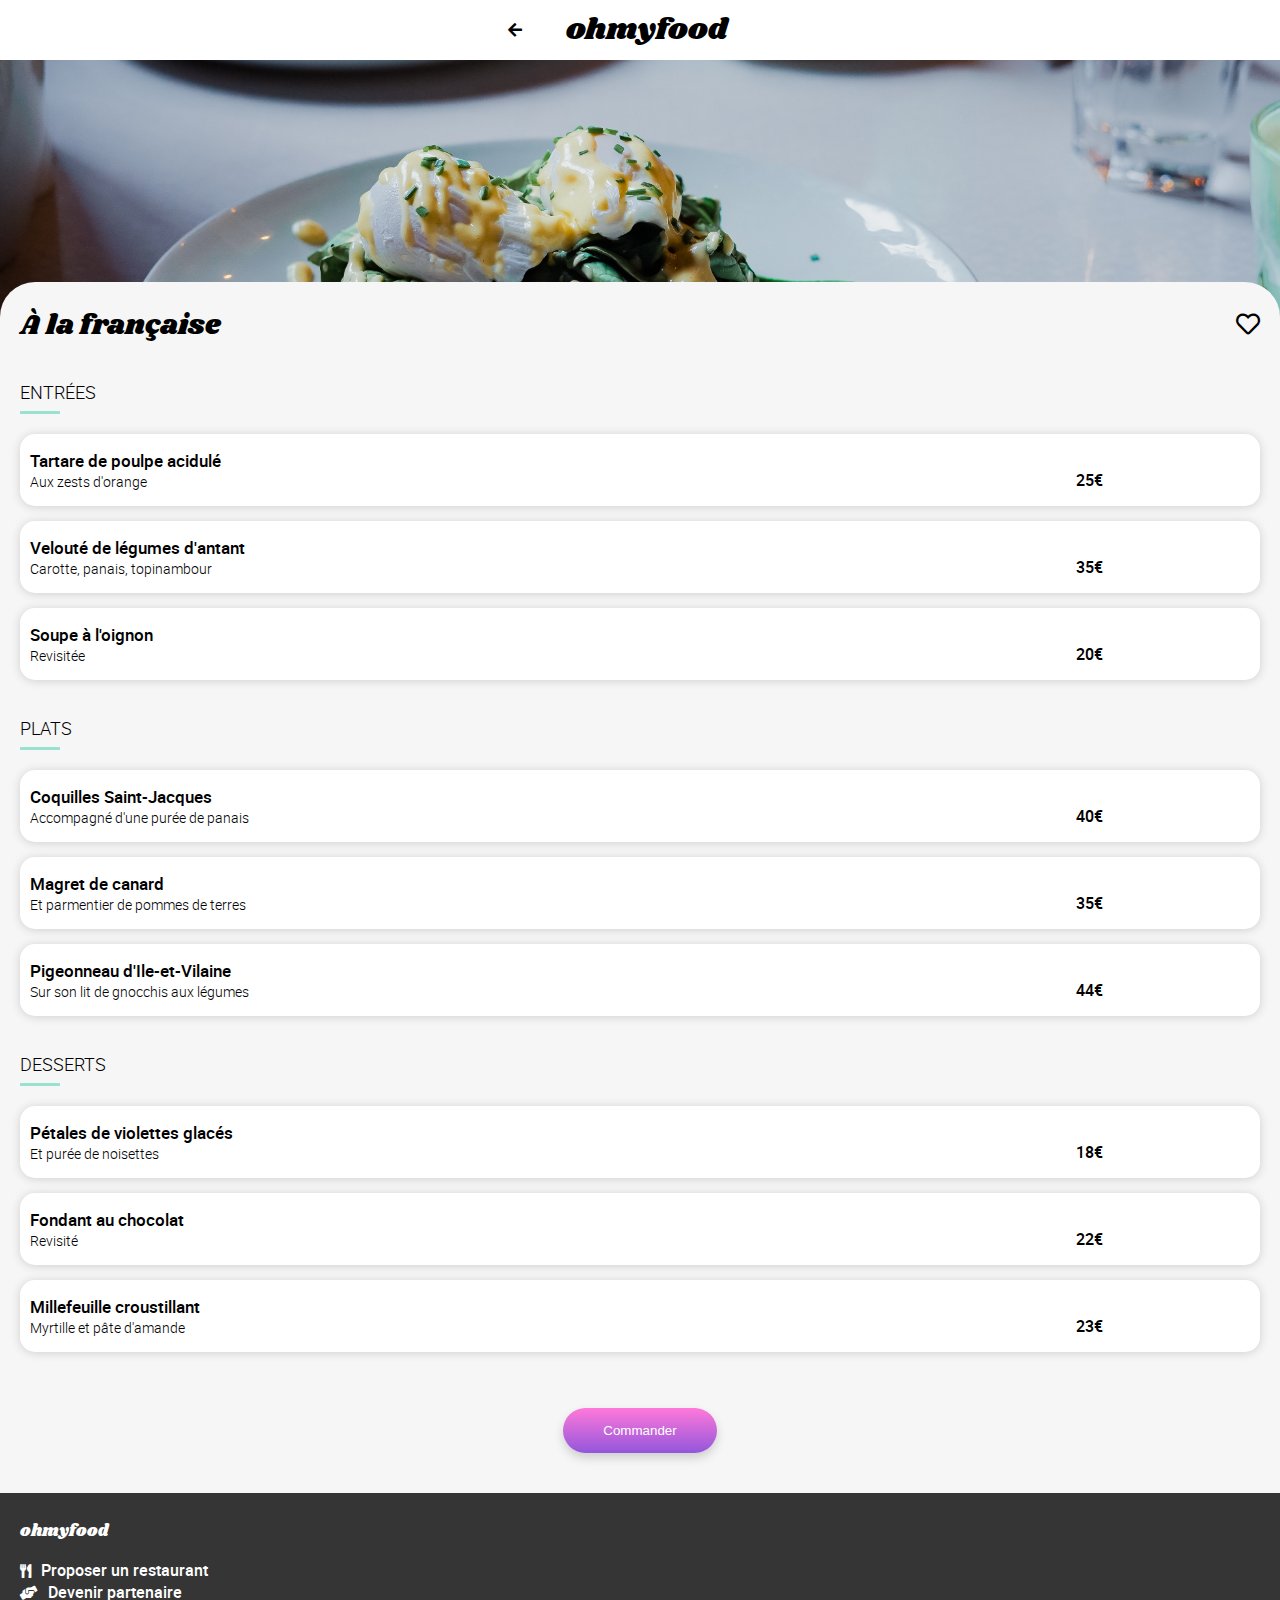
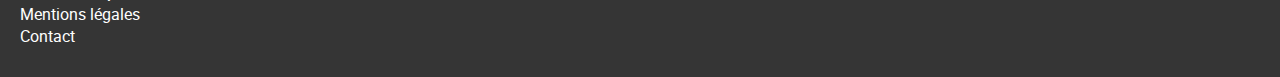
==== a-la-francaise.html @ 8fd97350 "Duplication des pages de menu" ====
<!DOCTYPE html>
<html lang="fr">
<head>
    <meta charset="UTF-8">
    <meta http-equiv="X-UA-Compatible" content="IE=edge">
    <meta name="viewport" content="width=device-width, initial-scale=1.0">
    <link rel="stylesheet" href="style.css">
    <link rel="stylesheet" href="https://cdnjs.cloudflare.com/ajax/libs/font-awesome/5.15.3/css/all.min.css">
    <title>Ohmyfood!</title>
</head>
<body>
    <header class="menu-header">
        <div class="top-header">
            <a class="top-header__arrow" href="index.html"><i class="fas fa-arrow-left top-header__arrow"></i></a>
            <h1>ohmyfood</h1>
        </div>
        <div class="background-francaise">
            <div class="rest-intro">
                <h2 class="rest-intro__title">À la française</h2><i class="far fa-heart"></i>
            </div>
        </div>
    </header>
    <section>
        <h3 class="menu-intro">ENTRÉES</h3>
        <div class="menu">
            <a href="">
                <div class="menu__items">
                    <div class="menu__items__txt">
                        <p class="menu__items__txt__title">Tartare de poulpe acidulé</p>
                        <p class="menu__items__txt__sub-title">Aux zests d'orange</p>
                    </div>
                    <div class="menu__items__price">
                        25€
                    </div>
                    <div class="menu__items__check">
                       <i class="fas fa-check-circle"></i>
                    </div>
                </div>
            </a>
            <a href="">
                <div class="menu__items">
                    <div class="menu__items__txt">
                        <p class="menu__items__txt__title">Velouté de légumes d'antant</p>
                        <p class="menu__items__txt__sub-title">Carotte, panais, topinambour</p>
                    </div>
                    <div class="menu__items__price">
                        35€
                    </div>
                    <div class="menu__items__check">
                       <i class="fas fa-check-circle"></i>
                    </div>
                </div>
            </a>
            <a href="">
                <div class="menu__items">
                    <div class="menu__items__txt">
                        <p class="menu__items__txt__title">Soupe à l'oignon</p>
                        <p class="menu__items__txt__sub-title">Revisitée</p>
                    </div>
                    <div class="menu__items__price">
                        20€
                    </div>
                    <div class="menu__items__check">
                       <i class="fas fa-check-circle"></i>
                    </div>
                </div>
            </a>
        </div>
    </section>
    <section>
        <h3 class="menu-intro">PLATS</h3>
        <div class="menu">
            <a href="">
                <div class="menu__items">
                    <div class="menu__items__txt">
                        <p class="menu__items__txt__title">Coquilles Saint-Jacques</p>
                        <p class="menu__items__txt__sub-title">Accompagné d'une purée de panais</p>
                    </div>
                    <div class="menu__items__price">
                        40€
                    </div>
                    <div class="menu__items__check">
                       <i class="fas fa-check-circle"></i>
                    </div>
                </div>
            </a>
            <a href="">
                <div class="menu__items">
                    <div class="menu__items__txt">
                        <p class="menu__items__txt__title">Magret de canard</p>
                        <p class="menu__items__txt__sub-title">Et parmentier de pommes de terres</p>
                    </div>
                    <div class="menu__items__price">
                        35€
                    </div>
                    <div class="menu__items__check">
                       <i class="fas fa-check-circle"></i>
                    </div>
                </div>
            </a>
            <a href="">
                <div class="menu__items">
                    <div class="menu__items__txt">
                        <p class="menu__items__txt__title">Pigeonneau d'Ile-et-Vilaine</p>
                        <p class="menu__items__txt__sub-title">Sur son lit de gnocchis aux légumes</p>
                    </div>
                    <div class="menu__items__price">
                        44€
                    </div>
                    <div class="menu__items__check">
                       <i class="fas fa-check-circle"></i>
                    </div>
                </div>
            </a>
        </div>
    </section>
    <section>
        <h3 class="menu-intro">DESSERTS</h3>
        <div class="menu">
            <a href="">
                <div class="menu__items">
                    <div class="menu__items__txt">
                        <p class="menu__items__txt__title">Pétales de violettes glacés</p>
                        <p class="menu__items__txt__sub-title">Et purée de noisettes</p>
                    </div>
                    <div class="menu__items__price">
                        18€
                    </div>
                    <div class="menu__items__check">
                       <i class="fas fa-check-circle"></i>
                    </div>
                </div>
            </a>
            <a href="">
                <div class="menu__items">
                    <div class="menu__items__txt">
                        <p class="menu__items__txt__title">Fondant au chocolat</p>
                        <p class="menu__items__txt__sub-title">Revisité</p>
                    </div>
                    <div class="menu__items__price">
                        22€
                    </div>
                    <div class="menu__items__check">
                       <i class="fas fa-check-circle"></i>
                    </div>
                </div>
            </a>
            <a href="">
                <div class="menu__items">
                    <div class="menu__items__txt">
                        <p class="menu__items__txt__title">Millefeuille croustillant</p>
                        <p class="menu__items__txt__sub-title">Myrtille et pâte d'amande</p>
                    </div>
                    <div class="menu__items__price">
                        23€
                    </div>
                    <div class="menu__items__check">
                       <i class="fas fa-check-circle"></i>
                    </div>
                </div>
            </a>
        </div>
    </section>
    <div class="btn-commander">
        <button type="button">Commander</button>
    </div>
    <footer>
        <h4>ohmyfood</h4>
        <ul class="list-1">
            <li><i class="fas fa-utensils"></i>Proposer un restaurant</li>
            <li><i class="fas fa-hands-helping"></i>Devenir partenaire</li>
        </ul>
        <ul class="list-2">
            <li>Mentions légales</li>
            <li>Contact</li>
        </ul>
    </footer>
</body>
</html>
---- style.css ----
html, body, div, span, applet, object, iframe,
h1, h2, h3, h4, h5, h6, p, blockquote, pre,
a, abbr, acronym, address, big, cite, code,
del, dfn, em, img, ins, kbd, q, s, samp,
small, strike, strong, sub, sup, tt, var,
b, u, i, center,
dl, dt, dd, ol, ul, li,
fieldset, form, label, legend,
table, caption, tbody, tfoot, thead, tr, th, td,
article, aside, canvas, details, embed,
figure, figcaption, footer, header, hgroup,
menu, nav, output, ruby, section, summary,
time, mark, audio, video {
  margin: 0;
  padding: 0;
  border: 0;
  font-size: 100%;
  font: inherit;
  vertical-align: baseline;
}

/* HTML5 display-role reset for older browsers */
article, aside, details, figcaption, figure,
footer, header, hgroup, menu, nav, section {
  display: block;
}

body {
  line-height: 1;
}

ol, ul {
  list-style: none;
}

blockquote, q {
  quotes: none;
}

blockquote:before, blockquote:after,
q:before, q:after {
  content: "";
  content: none;
}

table {
  border-collapse: collapse;
  border-spacing: 0;
}

a {
  text-decoration: none;
  color: #000;
}

@font-face {
  font-family: "shrikhandregular";
  src: url("fonts/shrikhand/shrikhand-regular-webfont.eot");
  src: url("fonts/shrikhand/shrikhand-regular-webfont.eot?#iefix") format("embedded-opentype"), url("fonts/shrikhand/shrikhand-regular-webfont.woff2") format("woff2"), url("fonts/shrikhand/shrikhand-regular-webfont.woff") format("woff"), url("fonts/shrikhand/shrikhand-regular-webfont.ttf") format("truetype"), url("fonts/shrikhand/shrikhand-regular-webfont.svg#shrikhandregular") format("svg");
  font-weight: normal;
  font-style: normal;
}
@font-face {
  font-family: "robotoblack";
  src: url("fonts/roboto/roboto-black-webfont.eot");
  src: url("fonts/roboto/roboto-black-webfont.eot?#iefix") format("embedded-opentype"), url("fonts/roboto/roboto-black-webfont.woff2") format("woff2"), url("fonts/roboto/roboto-black-webfont.woff") format("woff"), url("fonts/roboto/roboto-black-webfont.ttf") format("truetype"), url("fonts/roboto/roboto-black-webfont.svg#robotoblack") format("svg");
  font-weight: normal;
  font-style: normal;
}
@font-face {
  font-family: "robotobold";
  src: url("fonts/roboto/roboto-bold-webfont.eot");
  src: url("fonts/roboto/roboto-bold-webfont.eot?#iefix") format("embedded-opentype"), url("fonts/roboto/roboto-bold-webfont.woff2") format("woff2"), url("fonts/roboto/roboto-bold-webfont.woff") format("woff"), url("fonts/roboto/roboto-bold-webfont.ttf") format("truetype"), url("fonts/roboto/roboto-bold-webfont.svg#robotobold") format("svg");
  font-weight: normal;
  font-style: normal;
}
@font-face {
  font-family: "robotolight";
  src: url("fonts/roboto/roboto-light-webfont.eot");
  src: url("fonts/roboto/roboto-light-webfont.eot?#iefix") format("embedded-opentype"), url("fonts/roboto/roboto-light-webfont.woff2") format("woff2"), url("fonts/roboto/roboto-light-webfont.woff") format("woff"), url("fonts/roboto/roboto-light-webfont.ttf") format("truetype"), url("fonts/roboto/roboto-light-webfont.svg#robotolight") format("svg");
  font-weight: normal;
  font-style: normal;
}
@font-face {
  font-family: "robotomedium";
  src: url("fonts/roboto/roboto-medium-webfont.eot");
  src: url("fonts/roboto/roboto-medium-webfont.eot?#iefix") format("embedded-opentype"), url("fonts/roboto/roboto-medium-webfont.woff2") format("woff2"), url("fonts/roboto/roboto-medium-webfont.woff") format("woff"), url("fonts/roboto/roboto-medium-webfont.ttf") format("truetype"), url("fonts/roboto/roboto-medium-webfont.svg#robotomedium") format("svg");
  font-weight: normal;
  font-style: normal;
}
@font-face {
  font-family: "robotoregular";
  src: url("fonts/roboto/roboto-regular-webfont.eot");
  src: url("fonts/roboto/roboto-regular-webfont.eot?#iefix") format("embedded-opentype"), url("fonts/roboto/roboto-regular-webfont.woff2") format("woff2"), url("fonts/roboto/roboto-regular-webfont.woff") format("woff"), url("fonts/roboto/roboto-regular-webfont.ttf") format("truetype"), url("fonts/roboto/roboto-regular-webfont.svg#robotoregular") format("svg");
  font-weight: normal;
  font-style: normal;
}
@font-face {
  font-family: "robotothin";
  src: url("fonts/roboto/roboto-thin-webfont.eot");
  src: url("fonts/roboto/roboto-thin-webfont.eot?#iefix") format("embedded-opentype"), url("fonts/roboto/roboto-thin-webfont.woff2") format("woff2"), url("fonts/roboto/roboto-thin-webfont.woff") format("woff"), url("fonts/roboto/roboto-thin-webfont.ttf") format("truetype"), url("fonts/roboto/roboto-thin-webfont.svg#robotothin") format("svg");
  font-weight: normal;
  font-style: normal;
}
body {
  font: 16px "robotomedium", sans-serif;
}

h1 {
  font: 30px "shrikhandregular", sans-serif;
}

h4 {
  font-family: "shrikhandregular", sans-serif;
}

button {
  border-radius: 25px;
  border: none;
  cursor: pointer;
  color: #fff;
  background-image: linear-gradient(#FF79DA, #9356DC);
  box-shadow: 0px 5px 10px #cfcfcf;
  padding: 15px 20px;
}

.btn-commander button {
  border-radius: 25px;
  border: none;
  cursor: pointer;
  color: #fff;
  background-image: linear-gradient(#FF79DA, #9356DC);
  box-shadow: 0px 5px 10px #cfcfcf;
  padding: 15px 40px;
}

body {
  background-color: #f6f6f6;
}

header {
  background-color: #fff;
}

.menu-header {
  margin: 0 0 20px 0;
}

.top-header {
  display: grid;
  grid-template-columns: auto 250px auto;
  align-items: center;
}
.top-header__arrow {
  justify-self: end;
}

h1 {
  text-align: center;
  padding: 15px 0;
}

.background-palette {
  background-image: url("images/la-palette-du-gout.jpg");
  height: 280px;
  background-size: cover;
  background-position: center;
  display: flex;
}

.background-note {
  background-image: url("images/la-note-enchantee.jpg");
  height: 280px;
  background-size: cover;
  background-position: center;
  display: flex;
}

.background-francaise {
  background-image: url("images/a-la-francaise.jpg");
  height: 280px;
  background-size: cover;
  background-position: center;
  display: flex;
}

.background-delice {
  background-image: url("images/delice-des-sens.jpg");
  height: 280px;
  background-size: cover;
  background-position: center;
  display: flex;
}

.rest-intro {
  background-color: #f6f6f6;
  width: 100%;
  align-self: flex-end;
  display: flex;
  justify-content: space-between;
  padding: 30px 20px 0;
  border-radius: 35px 35px 0 0;
  font-size: 24px;
}
.rest-intro__title {
  font: 28px "shrikhandregular", sans-serif;
}

section {
  padding: 20px 20px 1px;
  background-color: #f6f6f6;
}

.menu-intro {
  font-family: "robotolight";
  font-size: 18px;
  padding: 0 0 10px 0;
  margin: 0 0 20px 0;
  position: relative;
}
.menu-intro:before {
  content: "";
  position: absolute;
  bottom: 0;
  width: 40px;
  border-bottom: 3px solid #99E2D0;
}

.menu a {
  margin: 0 0 15px 0;
}

.menu__items {
  display: flex;
  flex-wrap: wrap;
  padding: 15px 10px;
  margin: 0 0 15px 0;
  background-color: #fff;
  border-radius: 15px;
  box-shadow: 0px 1px 10px #cfcfcf;
}
.menu__items__txt {
  flex: 3;
}
.menu__items__txt__title {
  font-size: 17px;
}
.menu__items__txt__sub-title {
  font-family: "robotolight", sans-serif;
  font-size: 14px;
}
.menu__items__price {
  flex: 0.5;
  align-self: flex-end;
}
.menu__items__check {
  flex: 0.5;
  display: none;
}

.btn-commander {
  background-color: #f6f6f6;
  text-align: center;
  padding: 40px 0;
}

footer {
  background-color: #353535;
  color: #fff;
  padding: 30px 20px;
}

h4 {
  margin: 0 0 20px 0;
}

.list-1 .fas {
  margin: 0 10px 0 0;
  font-size: 14px;
}

.list-2 {
  font-family: "robotoregular", sans-serif;
}

.home-section {
  padding: 50px 20px;
  background-color: #f6f6f6;
}

.location {
  padding: 15px 0;
  text-align: center;
  background-color: #eaeaea;
  box-shadow: inset 0 2px #cfcfcf;
}
.location .fas {
  margin: 0 5px 0 0;
  color: #353535;
}

.presentation {
  background-color: #f6f6f6;
  padding: 40px;
  text-align: center;
}
.presentation h2 {
  font: 25px "robotobold", sans-serif;
}
.presentation p {
  font-family: "robotolight", sans-serif;
  margin: 20px 0;
}

.fonctionnement {
  background-color: #fff;
}

h3 {
  font: 25px "robotobold", sans-serif;
  margin: 0 0 30px 0;
}

.fonc {
  display: flex;
  flex-direction: column;
}
.fonc a {
  margin: 0 0 20px 0;
}
.fonc__bloc {
  padding: 25px 25px;
  background-color: #f6f6f6;
  box-shadow: 0px 1px 10px #cfcfcf;
  border-radius: 20px;
}
.fonc__bloc__num {
  background-color: #9356DC;
  font-family: "robotoregular", sans-serif;
  border-radius: 50%;
  color: #fff;
  padding: 0px 7px;
  position: relative;
  right: 35px;
}
.fonc__bloc .fas {
  margin: 0 25px 0 0;
  color: #7e7e7e;
}

.rest {
  display: flex;
  flex-direction: column;
}
.rest__bloc {
  background-color: #fff;
  border-radius: 15px;
  margin: 0 0 20px 0;
  box-shadow: 0px 1px 10px #cfcfcf;
  overflow: hidden;
}
.rest__bloc__img--palette {
  height: 175px;
  background-size: cover;
  background-position: center;
  background-image: url("images/la-palette-du-gout.jpg");
}
.rest__bloc__img--note {
  height: 175px;
  background-size: cover;
  background-position: center;
  background-image: url("images/la-note-enchantee.jpg");
}
.rest__bloc__img--francaise {
  height: 175px;
  background-size: cover;
  background-position: center;
  background-image: url("images/a-la-francaise.jpg");
}
.rest__bloc__img--delice {
  height: 175px;
  background-size: cover;
  background-position: center;
  background-image: url("images/delice-des-sens.jpg");
}
.rest__bloc__new {
  background-color: #99E2D0;
  color: #278870;
  float: right;
  padding: 5px 15px;
  margin: 15px 10px 0 0;
  border-radius: 2px;
}
.rest__bloc__txt {
  display: flex;
  justify-content: space-between;
  padding: 15px 10px;
}
.rest__bloc__txt__title {
  font-family: "robotobold", sans-serif;
}
.rest__bloc__txt__title--sub {
  font-family: "robotolight", sans-serif;
}
.rest__bloc__txt__fav {
  font-size: 23px;
  margin: 0 10px 0 0;
}

/*# sourceMappingURL=style.css.map */
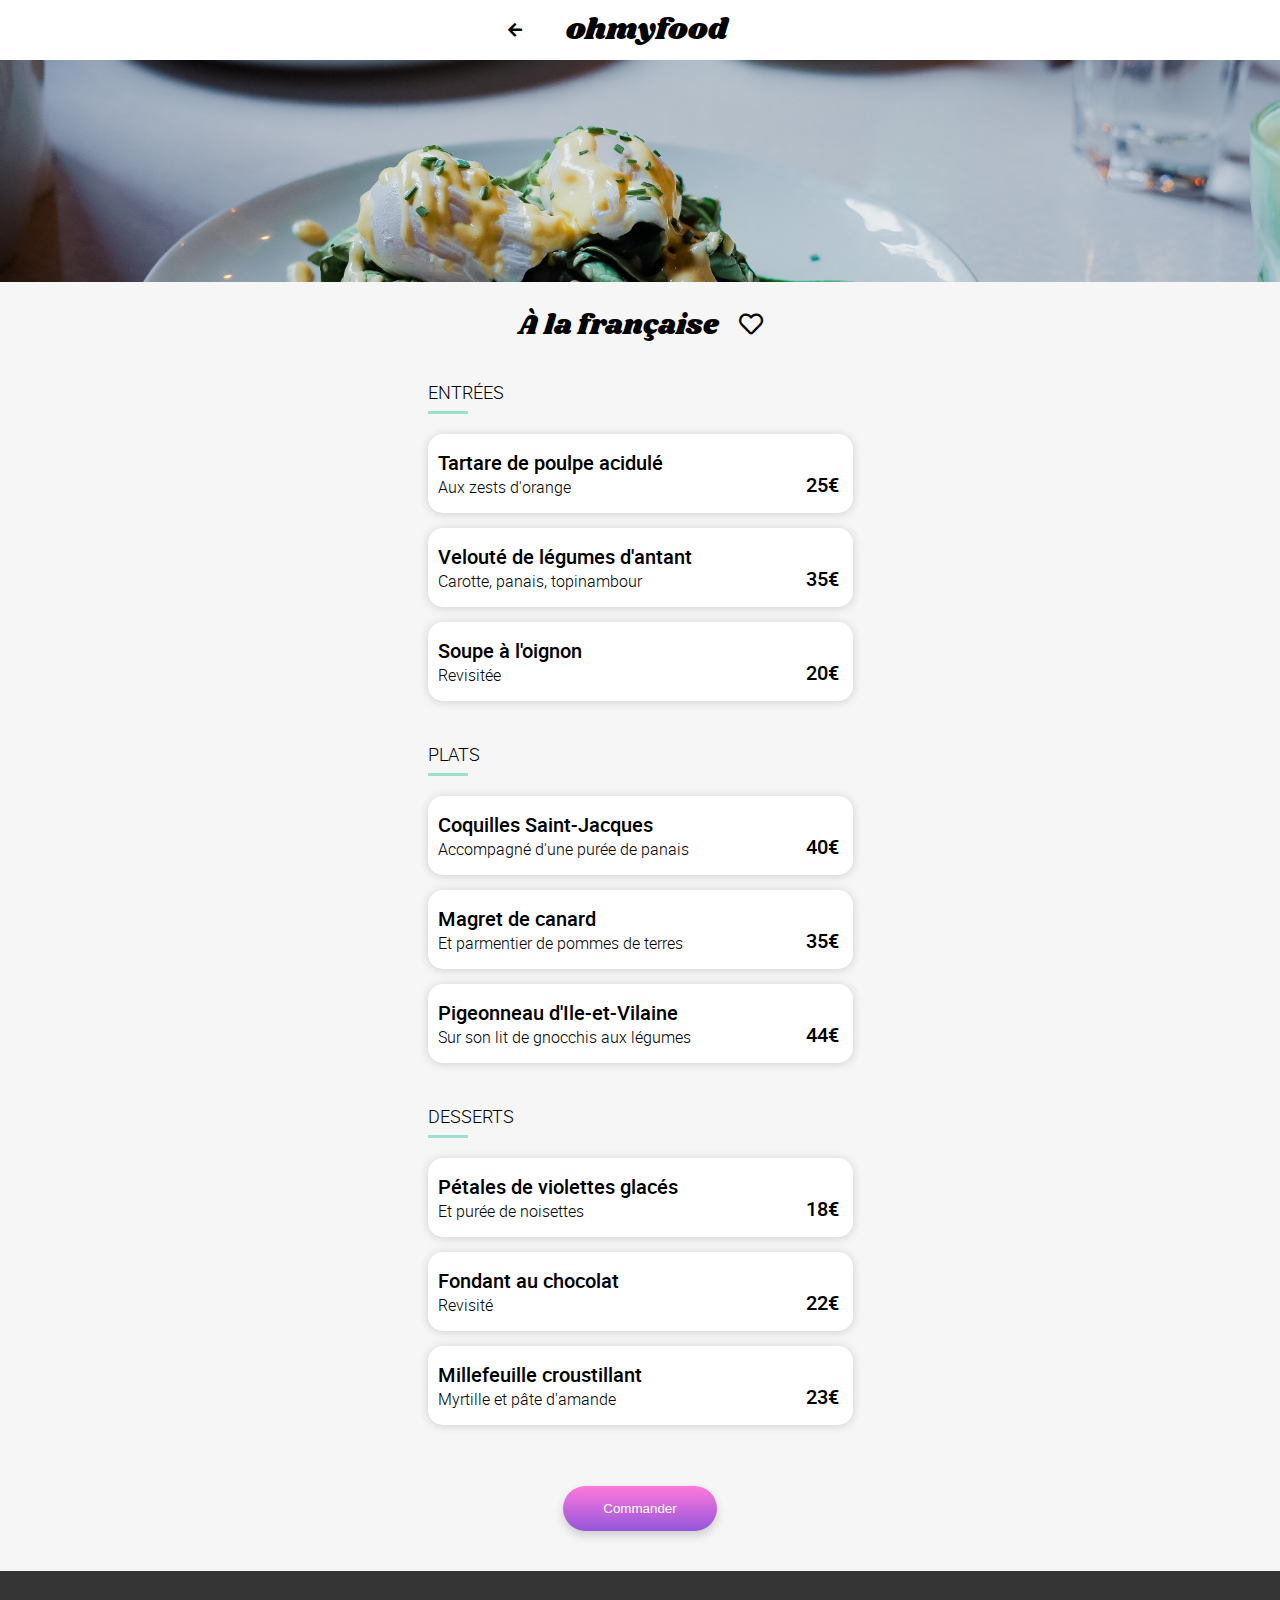
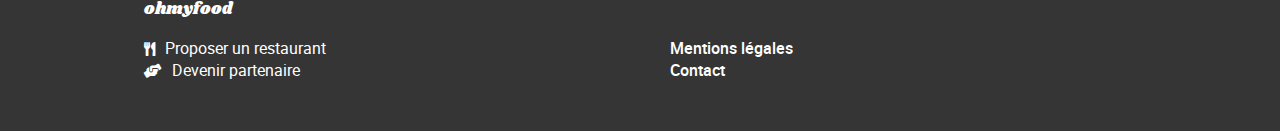
==== commit d8131ecb: "Responsive pages accueil et menu" ====
--- a/a-la-francaise.html
+++ b/a-la-francaise.html
@@ -166,14 +166,16 @@
     </div>
     <footer>
         <h4>ohmyfood</h4>
-        <ul class="list-1">
-            <li><i class="fas fa-utensils"></i>Proposer un restaurant</li>
-            <li><i class="fas fa-hands-helping"></i>Devenir partenaire</li>
-        </ul>
-        <ul class="list-2">
-            <li>Mentions légales</li>
-            <li>Contact</li>
-        </ul>
+        <div class="bottom-links">
+            <ul class="bottom-links__list-1">
+                <li><i class="fas fa-utensils"></i>Proposer un restaurant</li>
+                <li><i class="fas fa-hands-helping"></i>Devenir partenaire</li>
+            </ul>
+            <ul class="bottom-links__list-2">
+                <li>Mentions légales</li>
+                <li>Contact</li>
+            </ul>
+        </div>
     </footer>
 </body>
 </html>--- a/style.css
+++ b/style.css
@@ -274,13 +274,18 @@
   margin: 0 0 20px 0;
 }
 
-.list-1 .fas {
+.bottom-links__list-1 .fas {
   margin: 0 10px 0 0;
   font-size: 14px;
 }
 
-.list-2 {
+.bottom-links__list-1 {
   font-family: "robotoregular", sans-serif;
+}
+
+.bottom-links__list-1 li a,
+.bottom-links__list-2 li a {
+  color: #fff;
 }
 
 .home-section {
@@ -348,10 +353,6 @@
   color: #7e7e7e;
 }
 
-.rest {
-  display: flex;
-  flex-direction: column;
-}
 .rest__bloc {
   background-color: #fff;
   border-radius: 15px;
@@ -407,4 +408,122 @@
   margin: 0 10px 0 0;
 }
 
+@media all and (max-width: 320px) {
+  .fonc__bloc {
+    padding: 25px 0;
+  }
+  .fonc__bloc__num {
+    right: 10px;
+  }
+
+  .rest-intro__title {
+    font-size: 22px;
+  }
+
+  .menu__items__txt__title,
+.menu__items__txt__sub-title {
+    white-space: nowrap;
+    width: 200px;
+    overflow: hidden;
+    text-overflow: ellipsis;
+  }
+}
+@media all and (min-width: 425px) {
+  .menu-intro,
+.menu {
+    max-width: 425px;
+    margin: 0 auto 20px;
+  }
+  .menu-intro__items__txt,
+.menu__items__txt {
+    flex: 5;
+  }
+  .menu-intro__items__txt__title,
+.menu__items__txt__title {
+    font-size: 20px;
+  }
+  .menu-intro__items__txt__sub-title,
+.menu__items__txt__sub-title {
+    font-size: 16px;
+  }
+  .menu-intro__items__price,
+.menu__items__price {
+    font-size: 20px;
+  }
+}
+@media all and (min-width: 768px) {
+  .fonc {
+    flex-direction: row;
+    justify-content: space-between;
+  }
+  .fonc__bloc {
+    padding: 20px 10px 20px 0;
+  }
+  .fonc__bloc__num {
+    right: 12px;
+  }
+  .fonc__bloc .fas {
+    margin: 0 10px 0 0;
+  }
+
+  .rest {
+    display: grid;
+    grid-template-columns: auto auto;
+    grid-column-gap: 20px;
+  }
+
+  .rest-intro__title {
+    flex: 1;
+    text-align: center;
+  }
+
+  .bottom-links {
+    display: grid;
+    grid-template-columns: auto auto;
+  }
+}
+@media all and (min-width: 992px) {
+  section {
+    max-width: 992px;
+    margin: 0 auto;
+  }
+
+  .fonctionnement {
+    border-radius: 10px;
+  }
+
+  .fonc__bloc {
+    padding: 25px 25px 25px 10px;
+  }
+  .fonc__bloc__num {
+    right: 23px;
+  }
+  .fonc__bloc .fas {
+    margin: 0 25px 0 0;
+  }
+
+  .rest {
+    grid-template-columns: 233px 233px 233px 233px;
+  }
+
+  .rest__bloc__txt__title {
+    font-size: 18px;
+  }
+
+  .rest-intro {
+    border-radius: 0;
+    justify-content: center;
+  }
+  .rest-intro__title {
+    flex: none;
+    margin: 0 20px 0 0;
+  }
+
+  footer h4,
+.bottom-links {
+    max-width: 992px;
+    margin: 0 auto 20px;
+  }
+}
+
 /*# sourceMappingURL=style.css.map */
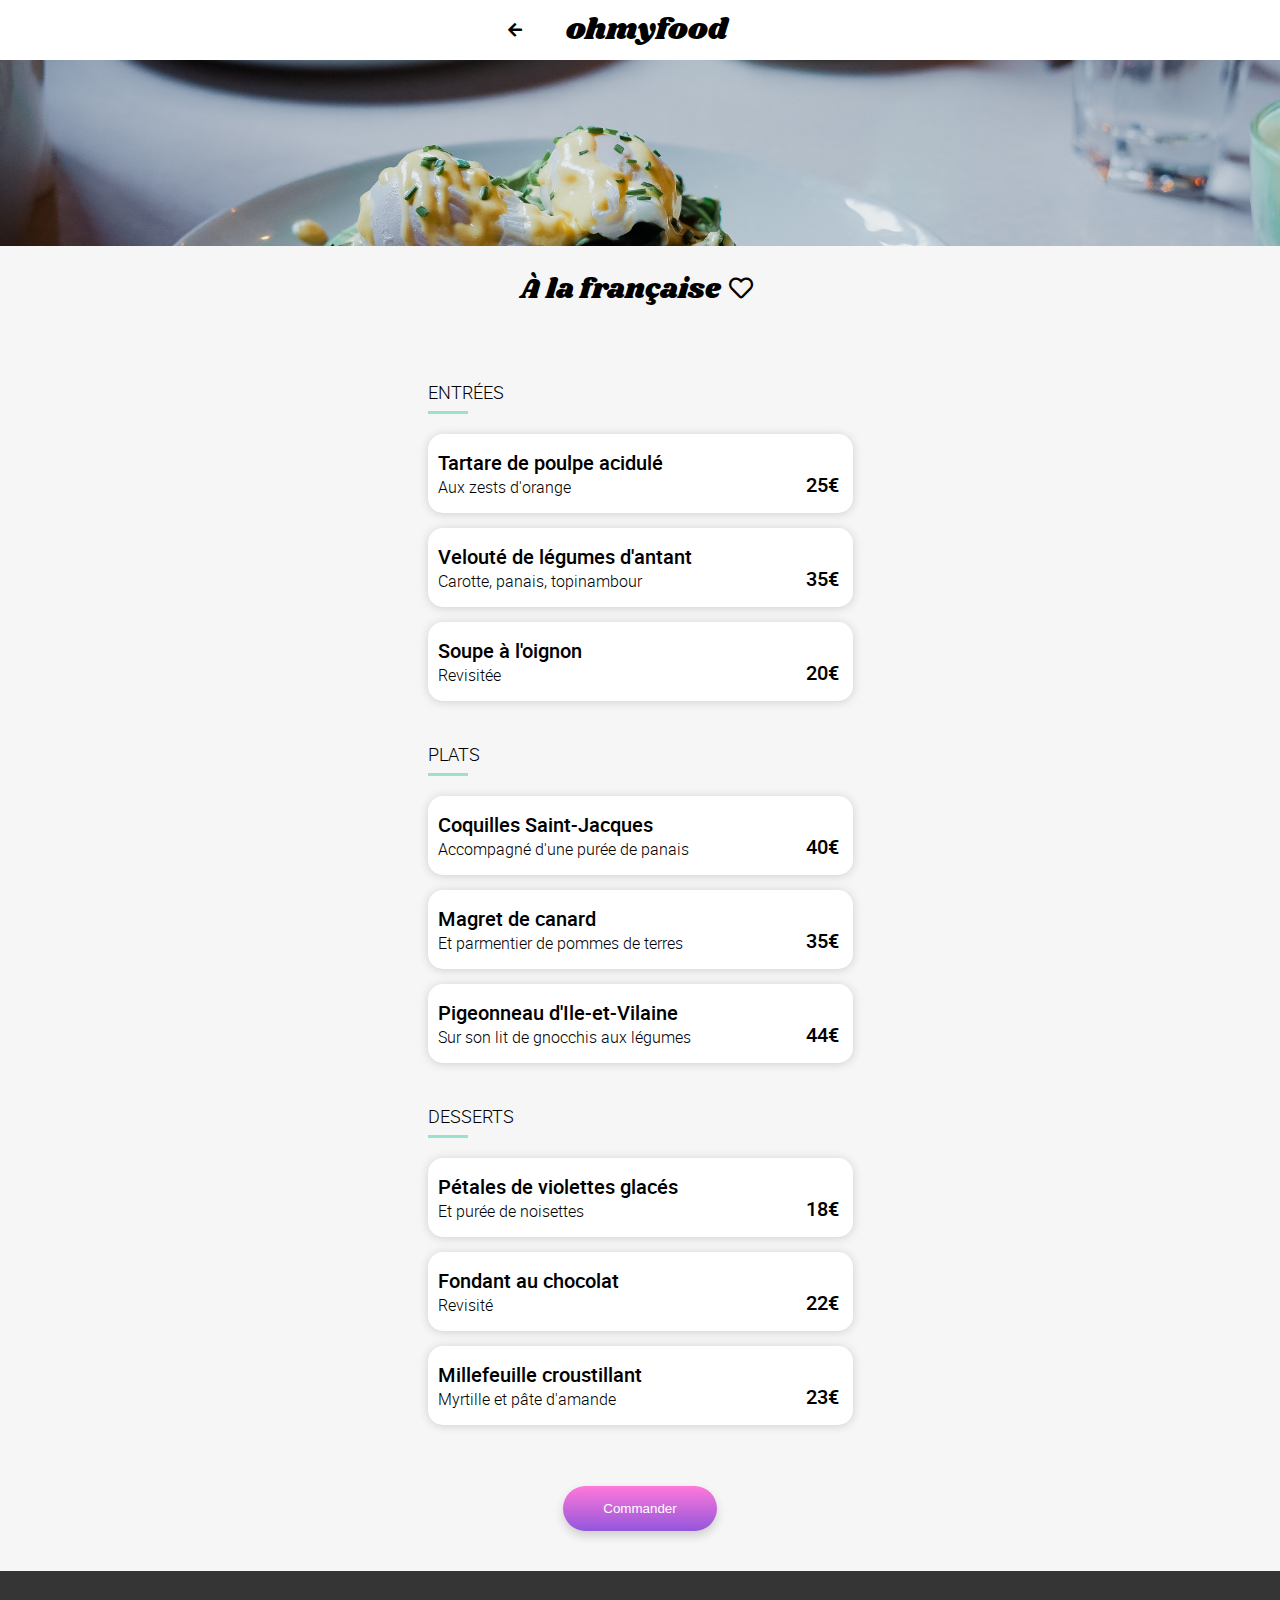
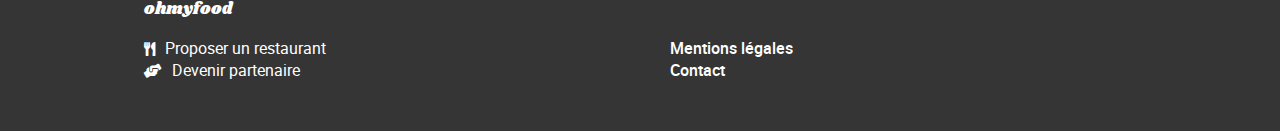
==== commit e77e19b3: "Animation coeurs et loader" ====
--- a/a-la-francaise.html
+++ b/a-la-francaise.html
@@ -16,7 +16,11 @@
         </div>
         <div class="background-francaise">
             <div class="rest-intro">
-                <h2 class="rest-intro__title">À la française</h2><i class="far fa-heart"></i>
+                <h2 class="rest-intro__title">À la française</h2>
+                <div class="rest-intro__fav">
+                    <i class="far fa-heart rest-intro__fav__reg"></i>
+                    <i class="fas fa-heart rest-intro__fav__sol"></i>
+                </div>
             </div>
         </div>
     </header>
--- a/style.css
+++ b/style.css
@@ -134,6 +134,113 @@
   padding: 15px 40px;
 }
 
+.rest__bloc__txt__fav,
+.rest-intro__fav {
+  width: 100%;
+  text-align: center;
+}
+.rest__bloc__txt__fav__reg,
+.rest-intro__fav__reg {
+  width: 100%;
+}
+.rest__bloc__txt__fav__sol,
+.rest-intro__fav__sol {
+  width: 100%;
+  opacity: 0;
+  background-image: linear-gradient(#9356DC, #FF79DA);
+  background-clip: text;
+  -webkit-background-clip: text;
+  color: transparent;
+  position: relative;
+  bottom: 31px;
+}
+
+.rest__bloc__txt__fav:hover .rest__bloc__txt__fav__sol,
+.rest__bloc__txt__fav:active .rest__bloc__txt__fav__sol {
+  opacity: 1;
+  transition: opacity 1300ms;
+  cursor: pointer;
+}
+.rest__bloc__txt__fav:hover .rest__bloc__txt__fav__reg,
+.rest__bloc__txt__fav:active .rest__bloc__txt__fav__reg {
+  background-image: linear-gradient(#9356DC, #FF79DA);
+  background-clip: text;
+  -webkit-background-clip: text;
+  color: transparent;
+  cursor: pointer;
+}
+
+.rest-intro__fav:hover .rest-intro__fav__sol,
+.rest-intro__fav:active .rest-intro__fav__sol {
+  opacity: 1;
+  transition: opacity 1300ms;
+  cursor: pointer;
+}
+.rest-intro__fav:hover .rest-intro__fav__reg,
+.rest-intro__fav:active .rest-intro__fav__reg {
+  background-image: linear-gradient(#9356DC, #FF79DA);
+  background-clip: text;
+  -webkit-background-clip: text;
+  color: transparent;
+  cursor: pointer;
+}
+
+.rest-intro__fav__sol,
+.rest-intro__fav__reg {
+  vertical-align: top;
+}
+
+@-moz-document url-prefix() {
+  .rest-intro__fav__sol,
+.rest-intro__fav__reg {
+    vertical-align: baseline;
+  }
+}
+.load {
+  position: fixed;
+  visibility: hidden;
+  width: 100%;
+  height: 100%;
+  background-color: #fff;
+  z-index: 100;
+  animation: visibility 3s;
+  animation-fill-mode: backwards;
+}
+.load::after {
+  box-sizing: border-box;
+  z-index: 200;
+  content: "";
+  position: absolute;
+  top: calc(50% - 60px);
+  left: calc(50% - 60px);
+  width: 0px;
+  height: 0px;
+  border-radius: 50%;
+  width: 120px;
+  height: 120px;
+  border-top: 16px solid #9356DC;
+  border-right: 16px solid #FF79DA;
+  border-bottom: 16px solid #99E2D0;
+  border-left: 16px solid #f6f6f6;
+  animation: loading 2s 500ms ease-in;
+}
+
+@keyframes loading {
+  0% {
+    transform: rotate(0deg);
+  }
+  100% {
+    transform: rotate(360deg);
+  }
+}
+@keyframes visibility {
+  from {
+    visibility: visible;
+  }
+  to {
+    visibility: visible;
+  }
+}
 body {
   background-color: #f6f6f6;
 }
@@ -196,9 +303,10 @@
   background-color: #f6f6f6;
   width: 100%;
   align-self: flex-end;
-  display: flex;
+  display: grid;
+  grid-template-columns: auto 40px;
   justify-content: space-between;
-  padding: 30px 20px 0;
+  padding: 30px 10px 0;
   border-radius: 35px 35px 0 0;
   font-size: 24px;
 }
@@ -393,7 +501,8 @@
   border-radius: 2px;
 }
 .rest__bloc__txt {
-  display: flex;
+  display: grid;
+  grid-template-columns: auto 40px;
   justify-content: space-between;
   padding: 15px 10px;
 }
@@ -405,7 +514,6 @@
 }
 .rest__bloc__txt__fav {
   font-size: 23px;
-  margin: 0 10px 0 0;
 }
 
 @media all and (max-width: 320px) {
@@ -514,10 +622,6 @@
     border-radius: 0;
     justify-content: center;
   }
-  .rest-intro__title {
-    flex: none;
-    margin: 0 20px 0 0;
-  }
 
   footer h4,
 .bottom-links {
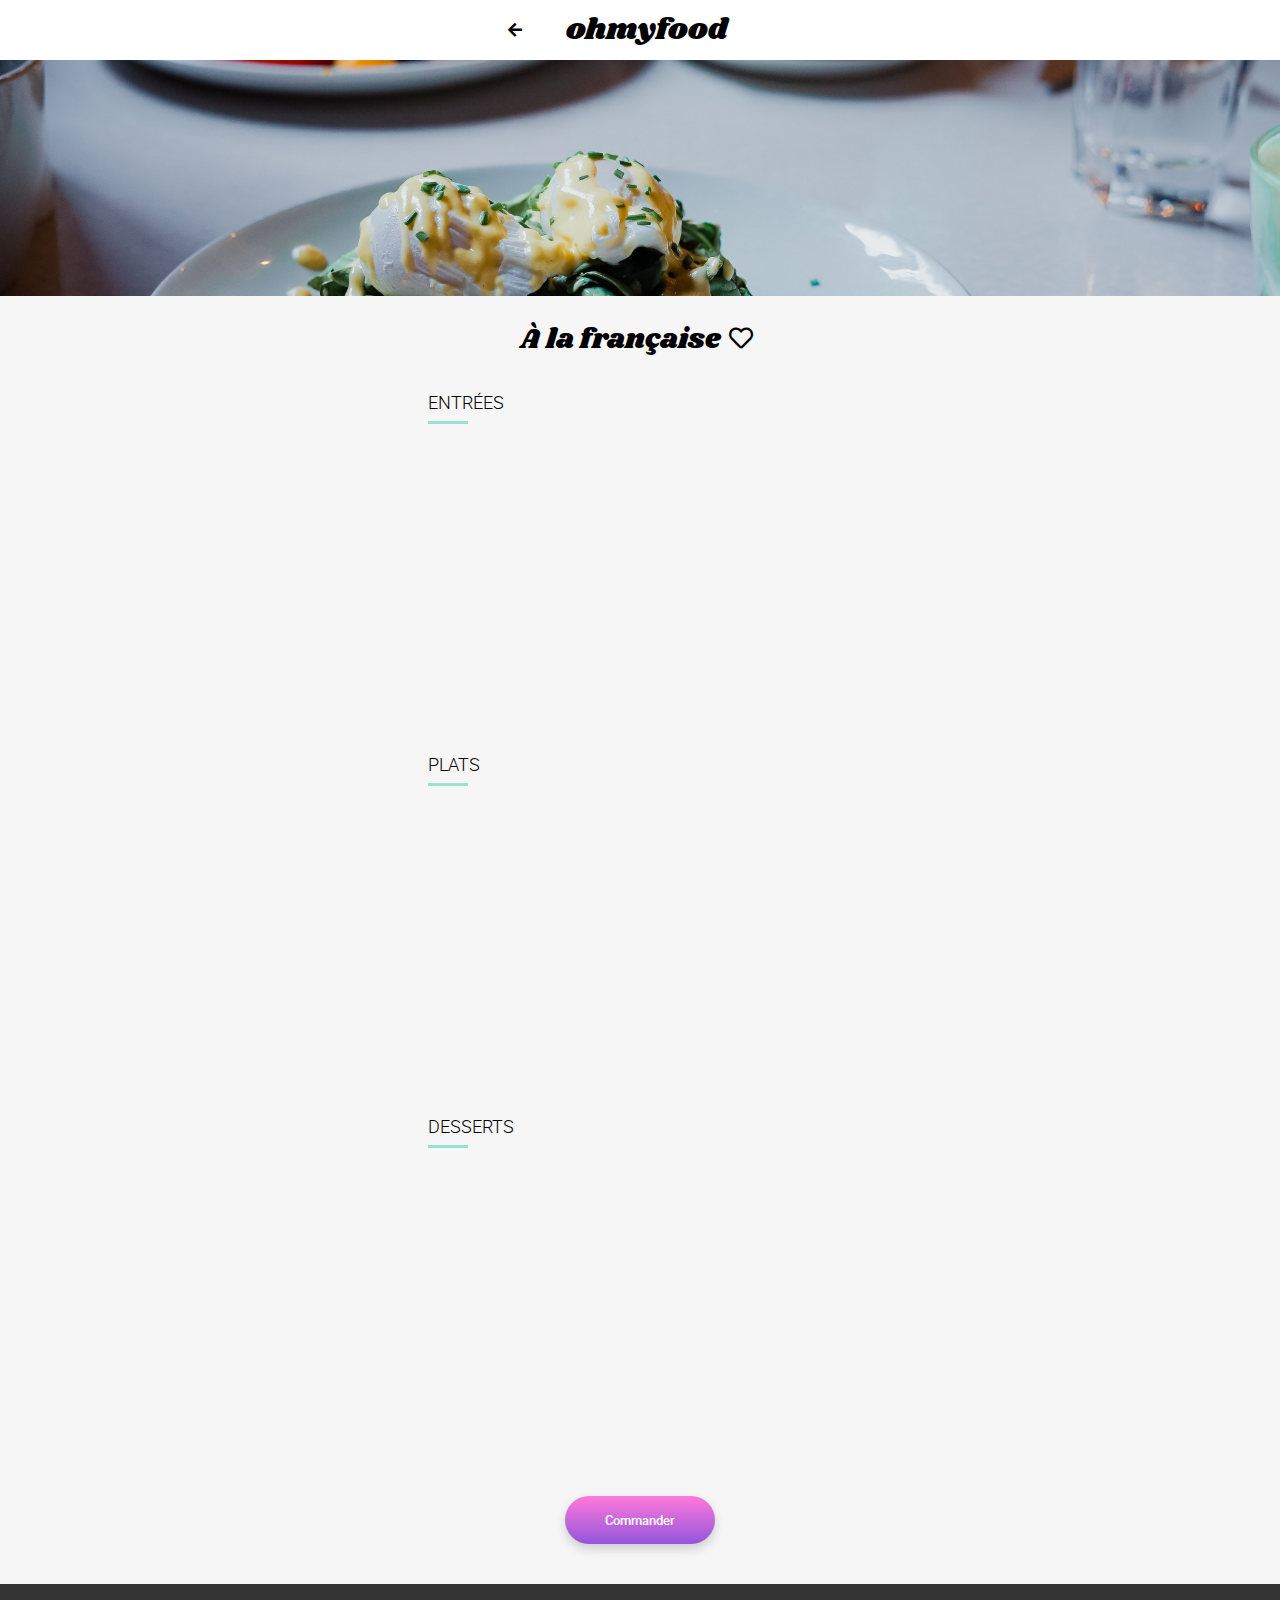
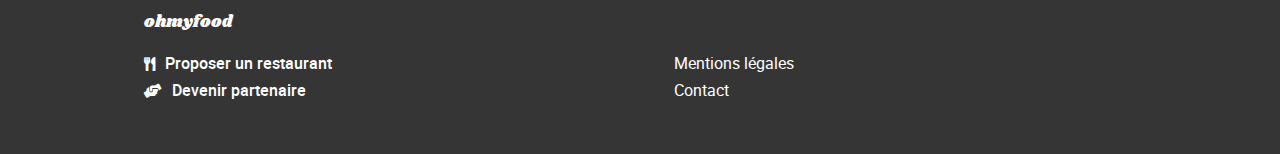
==== commit db32825a: "Amelioration placement d'elements" ====
--- a/a-la-francaise.html
+++ b/a-la-francaise.html
@@ -24,11 +24,11 @@
             </div>
         </div>
     </header>
-    <section>
+    <section class="section-entrees">
         <h3 class="menu-intro">ENTRÉES</h3>
         <div class="menu">
             <a href="">
-                <div class="menu__items">
+                <div class="menu__items menu__items--1">
                     <div class="menu__items__txt">
                         <p class="menu__items__txt__title">Tartare de poulpe acidulé</p>
                         <p class="menu__items__txt__sub-title">Aux zests d'orange</p>
@@ -42,7 +42,7 @@
                 </div>
             </a>
             <a href="">
-                <div class="menu__items">
+                <div class="menu__items menu__items--2">
                     <div class="menu__items__txt">
                         <p class="menu__items__txt__title">Velouté de légumes d'antant</p>
                         <p class="menu__items__txt__sub-title">Carotte, panais, topinambour</p>
@@ -56,7 +56,7 @@
                 </div>
             </a>
             <a href="">
-                <div class="menu__items">
+                <div class="menu__items menu__items--3">
                     <div class="menu__items__txt">
                         <p class="menu__items__txt__title">Soupe à l'oignon</p>
                         <p class="menu__items__txt__sub-title">Revisitée</p>
@@ -75,7 +75,7 @@
         <h3 class="menu-intro">PLATS</h3>
         <div class="menu">
             <a href="">
-                <div class="menu__items">
+                <div class="menu__items menu__items--4">
                     <div class="menu__items__txt">
                         <p class="menu__items__txt__title">Coquilles Saint-Jacques</p>
                         <p class="menu__items__txt__sub-title">Accompagné d'une purée de panais</p>
@@ -89,7 +89,7 @@
                 </div>
             </a>
             <a href="">
-                <div class="menu__items">
+                <div class="menu__items menu__items--5">
                     <div class="menu__items__txt">
                         <p class="menu__items__txt__title">Magret de canard</p>
                         <p class="menu__items__txt__sub-title">Et parmentier de pommes de terres</p>
@@ -103,7 +103,7 @@
                 </div>
             </a>
             <a href="">
-                <div class="menu__items">
+                <div class="menu__items menu__items--6">
                     <div class="menu__items__txt">
                         <p class="menu__items__txt__title">Pigeonneau d'Ile-et-Vilaine</p>
                         <p class="menu__items__txt__sub-title">Sur son lit de gnocchis aux légumes</p>
@@ -122,7 +122,7 @@
         <h3 class="menu-intro">DESSERTS</h3>
         <div class="menu">
             <a href="">
-                <div class="menu__items">
+                <div class="menu__items menu__items--7">
                     <div class="menu__items__txt">
                         <p class="menu__items__txt__title">Pétales de violettes glacés</p>
                         <p class="menu__items__txt__sub-title">Et purée de noisettes</p>
@@ -136,7 +136,7 @@
                 </div>
             </a>
             <a href="">
-                <div class="menu__items">
+                <div class="menu__items menu__items--8">
                     <div class="menu__items__txt">
                         <p class="menu__items__txt__title">Fondant au chocolat</p>
                         <p class="menu__items__txt__sub-title">Revisité</p>
@@ -150,7 +150,7 @@
                 </div>
             </a>
             <a href="">
-                <div class="menu__items">
+                <div class="menu__items menu__items--9">
                     <div class="menu__items__txt">
                         <p class="menu__items__txt__title">Millefeuille croustillant</p>
                         <p class="menu__items__txt__sub-title">Myrtille et pâte d'amande</p>
@@ -172,12 +172,12 @@
         <h4>ohmyfood</h4>
         <div class="bottom-links">
             <ul class="bottom-links__list-1">
-                <li><i class="fas fa-utensils"></i>Proposer un restaurant</li>
-                <li><i class="fas fa-hands-helping"></i>Devenir partenaire</li>
+                <li><i class="fas fa-utensils"></i><a href="">Proposer un restaurant</a></li>
+                <li><i class="fas fa-hands-helping"></i><a href="">Devenir partenaire</a></li>
             </ul>
             <ul class="bottom-links__list-2">
-                <li>Mentions légales</li>
-                <li>Contact</li>
+                <li><a href="">Mentions légales</a></li>
+                <li><a href="mailto:email@example.com">Contact</a></li>
             </ul>
         </div>
     </footer>
--- a/style.css
+++ b/style.css
@@ -115,6 +115,7 @@
 }
 
 button {
+  font-family: "robotomedium", sans-serif;
   border-radius: 25px;
   border: none;
   cursor: pointer;
@@ -123,8 +124,13 @@
   box-shadow: 0px 5px 10px #cfcfcf;
   padding: 15px 20px;
 }
+button:hover {
+  background-image: linear-gradient(#ff93e1, #a16be0);
+  box-shadow: 0px 10px 15px #cfcfcf;
+}
 
 .btn-commander button {
+  font-family: "robotomedium", sans-serif;
   border-radius: 25px;
   border: none;
   cursor: pointer;
@@ -133,6 +139,10 @@
   box-shadow: 0px 5px 10px #cfcfcf;
   padding: 15px 40px;
 }
+.btn-commander button:hover {
+  background-image: linear-gradient(#ff93e1, #a16be0);
+  box-shadow: 0px 10px 15px #cfcfcf;
+}
 
 .rest__bloc__txt__fav,
 .rest-intro__fav {
@@ -148,7 +158,6 @@
   width: 100%;
   opacity: 0;
   background-image: linear-gradient(#9356DC, #FF79DA);
-  background-clip: text;
   -webkit-background-clip: text;
   color: transparent;
   position: relative;
@@ -158,13 +167,12 @@
 .rest__bloc__txt__fav:hover .rest__bloc__txt__fav__sol,
 .rest__bloc__txt__fav:active .rest__bloc__txt__fav__sol {
   opacity: 1;
-  transition: opacity 1300ms;
+  transition: opacity 1000ms;
   cursor: pointer;
 }
 .rest__bloc__txt__fav:hover .rest__bloc__txt__fav__reg,
 .rest__bloc__txt__fav:active .rest__bloc__txt__fav__reg {
   background-image: linear-gradient(#9356DC, #FF79DA);
-  background-clip: text;
   -webkit-background-clip: text;
   color: transparent;
   cursor: pointer;
@@ -173,13 +181,12 @@
 .rest-intro__fav:hover .rest-intro__fav__sol,
 .rest-intro__fav:active .rest-intro__fav__sol {
   opacity: 1;
-  transition: opacity 1300ms;
+  transition: opacity 1000ms;
   cursor: pointer;
 }
 .rest-intro__fav:hover .rest-intro__fav__reg,
 .rest-intro__fav:active .rest-intro__fav__reg {
   background-image: linear-gradient(#9356DC, #FF79DA);
-  background-clip: text;
   -webkit-background-clip: text;
   color: transparent;
   cursor: pointer;
@@ -203,7 +210,7 @@
   height: 100%;
   background-color: #fff;
   z-index: 100;
-  animation: visibility 3s;
+  animation: visibility 2300ms;
   animation-fill-mode: backwards;
 }
 .load::after {
@@ -222,7 +229,7 @@
   border-right: 16px solid #FF79DA;
   border-bottom: 16px solid #99E2D0;
   border-left: 16px solid #f6f6f6;
-  animation: loading 2s 500ms ease-in;
+  animation: loading 1500ms 700ms ease-in-out;
 }
 
 @keyframes loading {
@@ -241,16 +248,115 @@
     visibility: visible;
   }
 }
+.menu__items--1 {
+  opacity: 0;
+  animation: appear 1s forwards;
+  animation-delay: 350ms;
+}
+.menu__items--2 {
+  opacity: 0;
+  animation: appear 1s forwards;
+  animation-delay: 700ms;
+}
+.menu__items--3 {
+  opacity: 0;
+  animation: appear 1s forwards;
+  animation-delay: 1050ms;
+}
+.menu__items--4 {
+  opacity: 0;
+  animation: appear 1s forwards;
+  animation-delay: 1400ms;
+}
+.menu__items--5 {
+  opacity: 0;
+  animation: appear 1s forwards;
+  animation-delay: 1750ms;
+}
+.menu__items--6 {
+  opacity: 0;
+  animation: appear 1s forwards;
+  animation-delay: 2100ms;
+}
+.menu__items--7 {
+  opacity: 0;
+  animation: appear 1s forwards;
+  animation-delay: 2450ms;
+}
+.menu__items--8 {
+  opacity: 0;
+  animation: appear 1s forwards;
+  animation-delay: 2800ms;
+}
+.menu__items--9 {
+  opacity: 0;
+  animation: appear 1s forwards;
+  animation-delay: 3150ms;
+}
+.menu__items--10 {
+  opacity: 0;
+  animation: appear 1s forwards;
+  animation-delay: 3500ms;
+}
+.menu__items > .menu__items__check {
+  animation: uncheck 400ms forwards ease-in-out;
+  transform-origin: right;
+}
+.menu__items:hover > .menu__items__check {
+  animation: check 400ms both ease-in-out;
+  transform-origin: right;
+}
+.menu__items:hover > .menu__items__check .fa-check-circle {
+  animation: rotateCheck 400ms 100ms;
+}
+
+@keyframes appear {
+  0% {
+    transform: translateY(30%);
+  }
+  100% {
+    transform: translateY(0%);
+    opacity: 1;
+  }
+}
+@keyframes check {
+  0% {
+    width: 0%;
+  }
+  25% {
+    visibility: hidden;
+  }
+  100% {
+    visibility: visible;
+    width: 15%;
+  }
+}
+@keyframes uncheck {
+  0% {
+    visibility: visible;
+    width: 15%;
+  }
+  70% {
+    visibility: hidden;
+  }
+  100% {
+    width: 0%;
+  }
+}
+@keyframes rotateCheck {
+  0% {
+    transform: rotate(0deg);
+  }
+  100% {
+    transform: rotate(360deg);
+  }
+}
 body {
   background-color: #f6f6f6;
 }
 
 header {
   background-color: #fff;
-}
-
-.menu-header {
-  margin: 0 0 20px 0;
 }
 
 .top-header {
@@ -269,7 +375,7 @@
 
 .background-palette {
   background-image: url("images/la-palette-du-gout.jpg");
-  height: 280px;
+  height: 330px;
   background-size: cover;
   background-position: center;
   display: flex;
@@ -277,7 +383,7 @@
 
 .background-note {
   background-image: url("images/la-note-enchantee.jpg");
-  height: 280px;
+  height: 330px;
   background-size: cover;
   background-position: center;
   display: flex;
@@ -285,7 +391,7 @@
 
 .background-francaise {
   background-image: url("images/a-la-francaise.jpg");
-  height: 280px;
+  height: 330px;
   background-size: cover;
   background-position: center;
   display: flex;
@@ -293,7 +399,7 @@
 
 .background-delice {
   background-image: url("images/delice-des-sens.jpg");
-  height: 280px;
+  height: 330px;
   background-size: cover;
   background-position: center;
   display: flex;
@@ -319,6 +425,10 @@
   background-color: #f6f6f6;
 }
 
+.section-entrees {
+  padding: 0px 20px 1px;
+}
+
 .menu-intro {
   font-family: "robotolight";
   font-size: 18px;
@@ -340,30 +450,47 @@
 
 .menu__items {
   display: flex;
-  flex-wrap: wrap;
-  padding: 15px 10px;
   margin: 0 0 15px 0;
   background-color: #fff;
   border-radius: 15px;
   box-shadow: 0px 1px 10px #cfcfcf;
 }
 .menu__items__txt {
-  flex: 3;
+  white-space: nowrap;
+  overflow: hidden;
+  text-overflow: ellipsis;
+  flex: auto;
+  padding: 15px 0 15px 10px;
 }
 .menu__items__txt__title {
   font-size: 17px;
+  white-space: nowrap;
+  overflow: hidden;
+  text-overflow: ellipsis;
 }
 .menu__items__txt__sub-title {
   font-family: "robotolight", sans-serif;
   font-size: 14px;
+  white-space: nowrap;
+  overflow: hidden;
+  text-overflow: ellipsis;
 }
 .menu__items__price {
-  flex: 0.5;
   align-self: flex-end;
+  padding: 15px 10px 15px 0;
 }
 .menu__items__check {
-  flex: 0.5;
-  display: none;
+  background-color: #99E2D0;
+  border-radius: 0 15px 15px 0;
+  font-size: 20px;
+  color: #fff;
+  width: 0;
+  visibility: hidden;
+  display: flex;
+  justify-content: center;
+}
+.menu__items__check .fa-check-circle {
+  align-self: center;
 }
 
 .btn-commander {
@@ -382,17 +509,20 @@
   margin: 0 0 20px 0;
 }
 
+.bottom-links {
+  line-height: 27px;
+}
+.bottom-links__list-1 {
+  font-family: "robotomedium", sans-serif;
+}
 .bottom-links__list-1 .fas {
   margin: 0 10px 0 0;
   font-size: 14px;
 }
-
-.bottom-links__list-1 {
+.bottom-links__list-2 {
   font-family: "robotoregular", sans-serif;
 }
-
-.bottom-links__list-1 li a,
-.bottom-links__list-2 li a {
+.bottom-links__list-1 li a, .bottom-links__list-2 li a {
   color: #fff;
 }
 
@@ -446,6 +576,12 @@
   background-color: #f6f6f6;
   box-shadow: 0px 1px 10px #cfcfcf;
   border-radius: 20px;
+}
+.fonc__bloc:hover {
+  background-color: #e4d5f6;
+}
+.fonc__bloc:hover > .fas {
+  color: #9356DC;
 }
 .fonc__bloc__num {
   background-color: #9356DC;
@@ -504,7 +640,7 @@
   display: grid;
   grid-template-columns: auto 40px;
   justify-content: space-between;
-  padding: 15px 10px;
+  padding: 15px 10px 0;
 }
 .rest__bloc__txt__title {
   font-family: "robotobold", sans-serif;
@@ -528,10 +664,15 @@
     font-size: 22px;
   }
 
+  .menu__items__txt {
+    white-space: nowrap;
+    overflow: hidden;
+    text-overflow: ellipsis;
+  }
+
   .menu__items__txt__title,
 .menu__items__txt__sub-title {
     white-space: nowrap;
-    width: 200px;
     overflow: hidden;
     text-overflow: ellipsis;
   }
@@ -542,10 +683,6 @@
     max-width: 425px;
     margin: 0 auto 20px;
   }
-  .menu-intro__items__txt,
-.menu__items__txt {
-    flex: 5;
-  }
   .menu-intro__items__txt__title,
 .menu__items__txt__title {
     font-size: 20px;
@@ -580,6 +717,10 @@
     grid-column-gap: 20px;
   }
 
+  .rest-intro {
+    justify-content: center;
+  }
+
   .rest-intro__title {
     flex: 1;
     text-align: center;
@@ -611,7 +752,8 @@
   }
 
   .rest {
-    grid-template-columns: 233px 233px 233px 233px;
+    grid-template-columns: 223px 223px 223px 223px;
+    justify-content: space-between;
   }
 
   .rest__bloc__txt__title {
@@ -620,7 +762,6 @@
 
   .rest-intro {
     border-radius: 0;
-    justify-content: center;
   }
 
   footer h4,
@@ -629,5 +770,10 @@
     margin: 0 auto 20px;
   }
 }
+@media all and (min-width: 1024px) {
+  .rest {
+    grid-template-columns: 233px 233px 233px 233px;
+  }
+}
 
 /*# sourceMappingURL=style.css.map */
